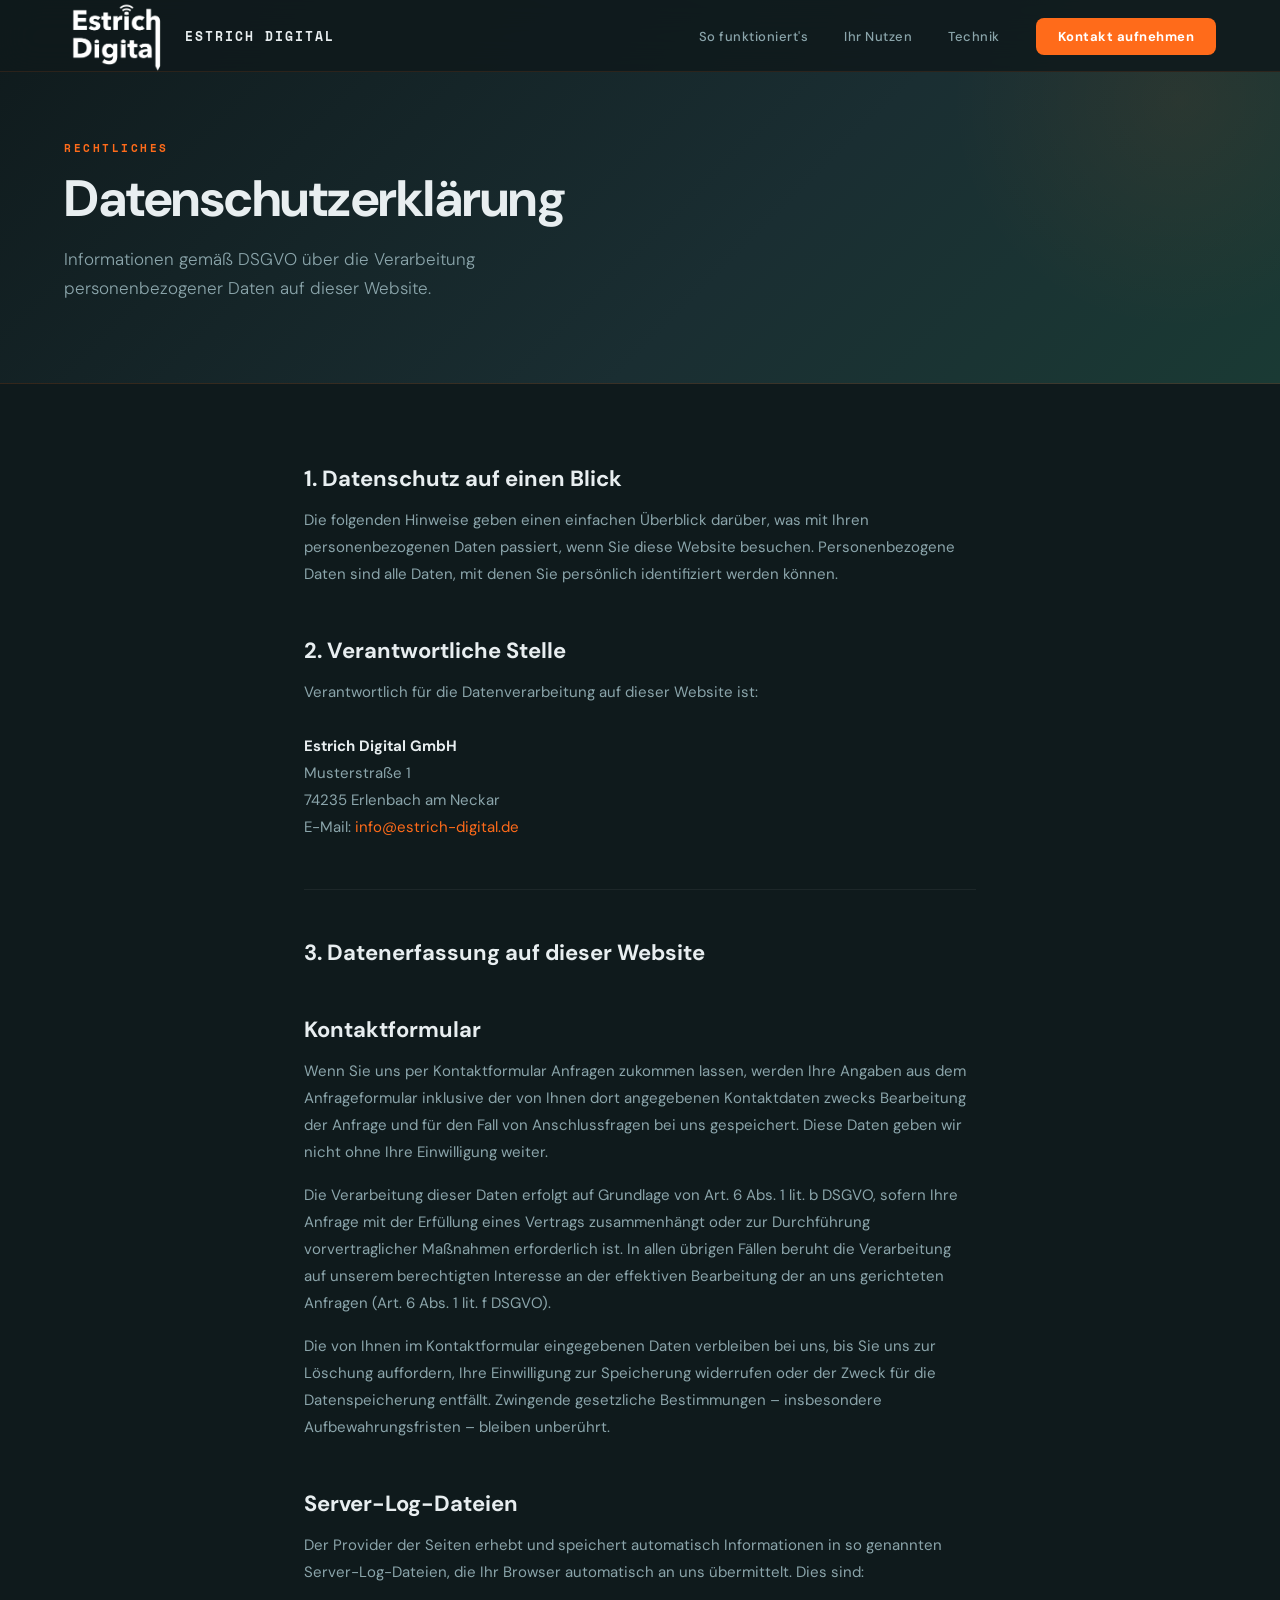
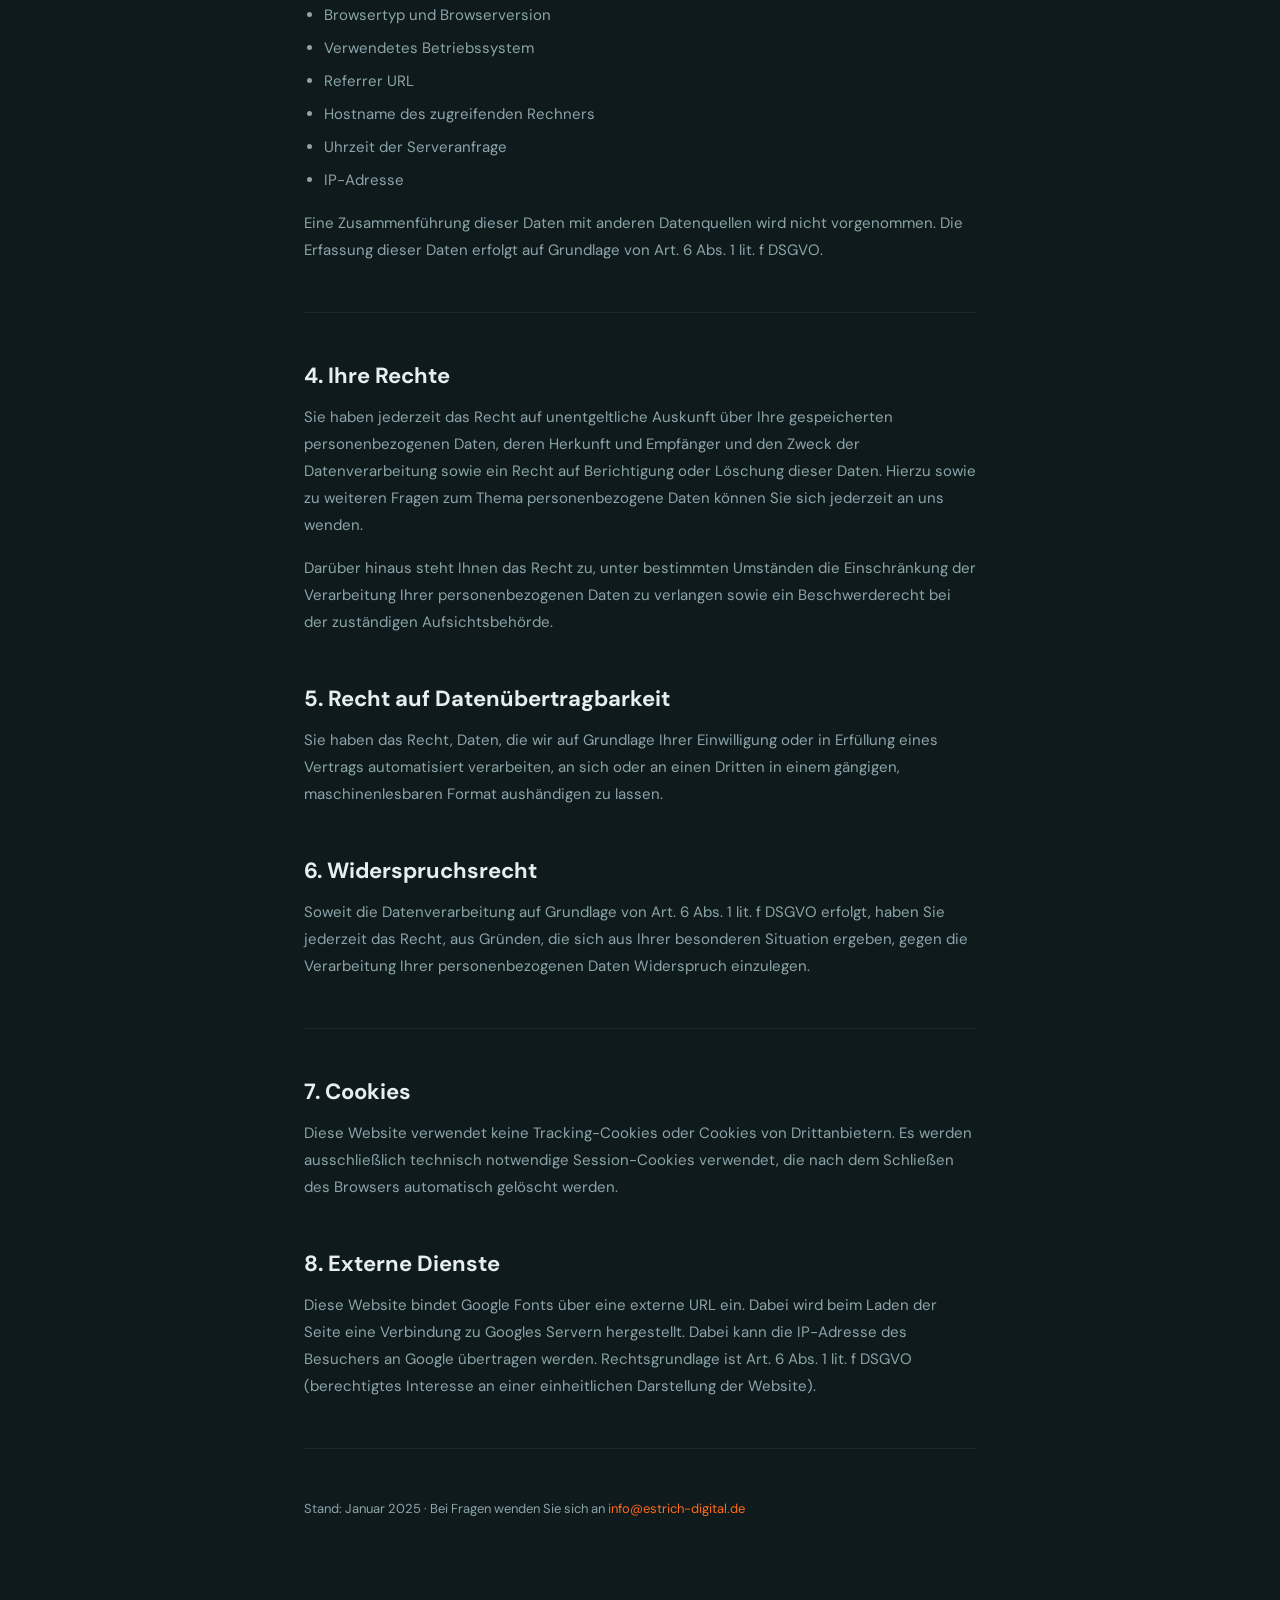
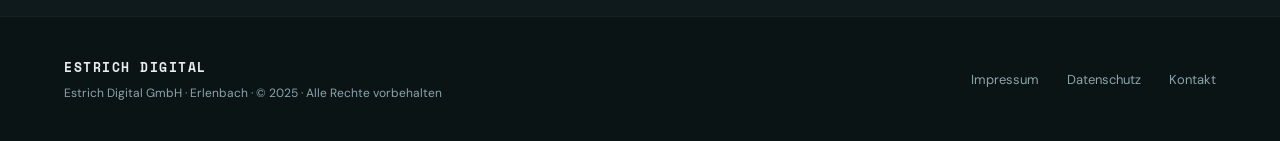
==== pages/datenschutz.html @ 05a3e7b3 "Webseite: Ausgangszustand" ====
<!DOCTYPE html>
<html lang="de">
<head>
<meta charset="UTF-8">
<meta name="viewport" content="width=device-width, initial-scale=1.0">
<title>Datenschutz – Estrich Digital</title>
<link rel="stylesheet" href="../assets/css/main.css">
</head>
<body>

<nav>
  <a href="../index.html" class="nav-logo">
    <img src="../assets/images/logo.png" alt="Estrich Digital Logo"/>
    <span class="nav-wordmark">ESTRICH DIGITAL</span>
  </a>
  <ul class="nav-links">
    <li><a href="../index.html#how">So funktioniert's</a></li>
    <li><a href="../index.html#value">Ihr Nutzen</a></li>
    <li><a href="../index.html#technik">Technik</a></li>
    <li><a href="kontakt.html" class="nav-cta">Kontakt aufnehmen</a></li>
  </ul>
</nav>

<div class="page-hero">
  <div class="page-hero-content">
    <div class="section-eyebrow">Rechtliches</div>
    <h1 class="section-title" style="font-size:clamp(32px,4vw,52px);">Datenschutzerklärung</h1>
    <p class="section-sub">Informationen gemäß DSGVO über die Verarbeitung personenbezogener Daten auf dieser Website.</p>
  </div>
</div>

<div class="page-content">

  <h2>1. Datenschutz auf einen Blick</h2>
  <p>Die folgenden Hinweise geben einen einfachen Überblick darüber, was mit Ihren personenbezogenen Daten passiert, wenn Sie diese Website besuchen. Personenbezogene Daten sind alle Daten, mit denen Sie persönlich identifiziert werden können.</p>

  <h2>2. Verantwortliche Stelle</h2>
  <p>
    Verantwortlich für die Datenverarbeitung auf dieser Website ist:<br><br>
    <strong style="color:var(--light)">Estrich Digital GmbH</strong><br>
    Musterstraße 1<br>
    74235 Erlenbach am Neckar<br>
    E-Mail: <a href="mailto:info@estrich-digital.de">info@estrich-digital.de</a>
  </p>

  <div class="divider"></div>

  <h2>3. Datenerfassung auf dieser Website</h2>

  <h2>Kontaktformular</h2>
  <p>Wenn Sie uns per Kontaktformular Anfragen zukommen lassen, werden Ihre Angaben aus dem Anfrageformular inklusive der von Ihnen dort angegebenen Kontaktdaten zwecks Bearbeitung der Anfrage und für den Fall von Anschlussfragen bei uns gespeichert. Diese Daten geben wir nicht ohne Ihre Einwilligung weiter.</p>
  <p>Die Verarbeitung dieser Daten erfolgt auf Grundlage von Art. 6 Abs. 1 lit. b DSGVO, sofern Ihre Anfrage mit der Erfüllung eines Vertrags zusammenhängt oder zur Durchführung vorvertraglicher Maßnahmen erforderlich ist. In allen übrigen Fällen beruht die Verarbeitung auf unserem berechtigten Interesse an der effektiven Bearbeitung der an uns gerichteten Anfragen (Art. 6 Abs. 1 lit. f DSGVO).</p>
  <p>Die von Ihnen im Kontaktformular eingegebenen Daten verbleiben bei uns, bis Sie uns zur Löschung auffordern, Ihre Einwilligung zur Speicherung widerrufen oder der Zweck für die Datenspeicherung entfällt. Zwingende gesetzliche Bestimmungen – insbesondere Aufbewahrungsfristen – bleiben unberührt.</p>

  <h2>Server-Log-Dateien</h2>
  <p>Der Provider der Seiten erhebt und speichert automatisch Informationen in so genannten Server-Log-Dateien, die Ihr Browser automatisch an uns übermittelt. Dies sind:</p>
  <ul>
    <li>Browsertyp und Browserversion</li>
    <li>Verwendetes Betriebssystem</li>
    <li>Referrer URL</li>
    <li>Hostname des zugreifenden Rechners</li>
    <li>Uhrzeit der Serveranfrage</li>
    <li>IP-Adresse</li>
  </ul>
  <p>Eine Zusammenführung dieser Daten mit anderen Datenquellen wird nicht vorgenommen. Die Erfassung dieser Daten erfolgt auf Grundlage von Art. 6 Abs. 1 lit. f DSGVO.</p>

  <div class="divider"></div>

  <h2>4. Ihre Rechte</h2>
  <p>Sie haben jederzeit das Recht auf unentgeltliche Auskunft über Ihre gespeicherten personenbezogenen Daten, deren Herkunft und Empfänger und den Zweck der Datenverarbeitung sowie ein Recht auf Berichtigung oder Löschung dieser Daten. Hierzu sowie zu weiteren Fragen zum Thema personenbezogene Daten können Sie sich jederzeit an uns wenden.</p>
  <p>Darüber hinaus steht Ihnen das Recht zu, unter bestimmten Umständen die Einschränkung der Verarbeitung Ihrer personenbezogenen Daten zu verlangen sowie ein Beschwerderecht bei der zuständigen Aufsichtsbehörde.</p>

  <h2>5. Recht auf Datenübertragbarkeit</h2>
  <p>Sie haben das Recht, Daten, die wir auf Grundlage Ihrer Einwilligung oder in Erfüllung eines Vertrags automatisiert verarbeiten, an sich oder an einen Dritten in einem gängigen, maschinenlesbaren Format aushändigen zu lassen.</p>

  <h2>6. Widerspruchsrecht</h2>
  <p>Soweit die Datenverarbeitung auf Grundlage von Art. 6 Abs. 1 lit. f DSGVO erfolgt, haben Sie jederzeit das Recht, aus Gründen, die sich aus Ihrer besonderen Situation ergeben, gegen die Verarbeitung Ihrer personenbezogenen Daten Widerspruch einzulegen.</p>

  <div class="divider"></div>

  <h2>7. Cookies</h2>
  <p>Diese Website verwendet keine Tracking-Cookies oder Cookies von Drittanbietern. Es werden ausschließlich technisch notwendige Session-Cookies verwendet, die nach dem Schließen des Browsers automatisch gelöscht werden.</p>

  <h2>8. Externe Dienste</h2>
  <p>Diese Website bindet Google Fonts über eine externe URL ein. Dabei wird beim Laden der Seite eine Verbindung zu Googles Servern hergestellt. Dabei kann die IP-Adresse des Besuchers an Google übertragen werden. Rechtsgrundlage ist Art. 6 Abs. 1 lit. f DSGVO (berechtigtes Interesse an einer einheitlichen Darstellung der Website).</p>

  <div class="divider"></div>

  <p style="font-size:13px; color:var(--grey);">Stand: Januar 2025 · Bei Fragen wenden Sie sich an <a href="mailto:info@estrich-digital.de">info@estrich-digital.de</a></p>

</div>

<footer>
  <div class="footer-left">
    <div class="footer-wordmark">ESTRICH DIGITAL</div>
    <div class="footer-meta">Estrich Digital GmbH · Erlenbach · © 2025 · Alle Rechte vorbehalten</div>
  </div>
  <div class="footer-right">
    <a href="impressum.html">Impressum</a>
    <a href="datenschutz.html">Datenschutz</a>
    <a href="kontakt.html">Kontakt</a>
  </div>
</footer>

<script src="../assets/js/main.js"></script>
</body>
</html>
---- assets/css/main.css ----
@import url('https://fonts.googleapis.com/css2?family=DM+Sans:ital,wght@0,300;0,400;0,500;0,700;1,300&family=Space+Mono:wght@400;700&display=swap');

:root {
  --orange: #FF6B1A;
  --orange-dim: rgba(255,107,26,0.15);
  --teal: #1A7A6E;
  --teal-dim: rgba(26,122,110,0.15);
  --dark: #0F1A1C;
  --mid: #1C2E32;
  --mid2: #243438;
  --light: #E8EEF0;
  --accent: #FFD166;
  --grey: #8BA5AB;
  --screed: #4A4540;
}

* { margin: 0; padding: 0; box-sizing: border-box; }
html { scroll-behavior: smooth; }

body {
  background: var(--dark);
  font-family: 'DM Sans', sans-serif;
  color: var(--light);
  overflow-x: hidden;
}

/* ===== NAV ===== */
nav {
  position: fixed;
  top: 0; left: 0; right: 0;
  z-index: 100;
  padding: 0 64px;
  height: 72px;
  display: flex;
  align-items: center;
  justify-content: space-between;
  background: rgba(15,26,28,0.88);
  backdrop-filter: blur(16px);
  border-bottom: 1px solid rgba(255,107,26,0.12);
  transition: background 0.3s;
}

.nav-logo {
  display: flex;
  align-items: center;
  gap: 14px;
  text-decoration: none;
}

.nav-logo img {
  height: 70px;
  width: auto;
}

.nav-wordmark {
  font-family: 'Space Mono', monospace;
  font-size: 13px;
  font-weight: 700;
  letter-spacing: 2px;
  color: var(--light);
}

.nav-links {
  display: flex;
  align-items: center;
  gap: 36px;
  list-style: none;
}

.nav-links a {
  font-size: 13px;
  font-weight: 500;
  color: var(--grey);
  text-decoration: none;
  letter-spacing: 0.5px;
  transition: color 0.2s;
}

.nav-links a:hover,
.nav-links a.active { color: var(--light); }

.nav-cta {
  background: var(--orange) !important;
  color: #fff !important;
  padding: 10px 22px;
  border-radius: 8px;
  font-weight: 700 !important;
  transition: background 0.2s, transform 0.15s !important;
}

.nav-cta:hover {
  background: #e55a0f !important;
  transform: translateY(-1px);
}

/* ===== BUTTONS ===== */
.btn-primary {
  display: inline-block;
  background: var(--orange);
  color: #fff;
  padding: 14px 30px;
  border-radius: 10px;
  font-weight: 700;
  font-size: 15px;
  text-decoration: none;
  border: none;
  cursor: pointer;
  transition: background 0.2s, transform 0.15s, box-shadow 0.2s;
  box-shadow: 0 4px 24px rgba(255,107,26,0.28);
}

.btn-primary:hover {
  background: #e55a0f;
  transform: translateY(-2px);
  box-shadow: 0 8px 32px rgba(255,107,26,0.4);
}

.btn-secondary {
  display: inline-block;
  color: var(--light);
  padding: 14px 28px;
  border-radius: 10px;
  font-weight: 500;
  font-size: 15px;
  text-decoration: none;
  border: 1px solid rgba(255,255,255,0.12);
  transition: border-color 0.2s, background 0.2s;
}

.btn-secondary:hover {
  border-color: rgba(255,255,255,0.3);
  background: rgba(255,255,255,0.05);
}

/* ===== SECTION SHARED ===== */
.section-eyebrow {
  font-family: 'Space Mono', monospace;
  font-size: 11px;
  font-weight: 700;
  letter-spacing: 2.5px;
  color: var(--orange);
  text-transform: uppercase;
  margin-bottom: 14px;
}

.section-title {
  font-size: clamp(26px, 3vw, 44px);
  font-weight: 700;
  line-height: 1.15;
  letter-spacing: -0.5px;
  margin-bottom: 16px;
}

.section-sub {
  font-size: 17px;
  color: var(--grey);
  line-height: 1.7;
  font-weight: 300;
  max-width: 560px;
}

/* ===== FOOTER ===== */
footer {
  padding: 40px 64px;
  border-top: 1px solid rgba(255,255,255,0.06);
  display: flex;
  justify-content: space-between;
  align-items: center;
  flex-wrap: wrap;
  gap: 20px;
  background: rgba(0,0,0,0.25);
}

.footer-left {
  display: flex;
  flex-direction: column;
  gap: 8px;
}

.footer-wordmark {
  font-family: 'Space Mono', monospace;
  font-size: 13px;
  font-weight: 700;
  color: var(--light);
  letter-spacing: 1.5px;
}

.footer-meta {
  font-size: 12px;
  color: var(--grey);
}

.footer-right {
  display: flex;
  gap: 28px;
  flex-wrap: wrap;
}

.footer-right a {
  font-size: 13px;
  color: var(--grey);
  text-decoration: none;
  transition: color 0.2s;
}

.footer-right a:hover { color: var(--light); }

/* ===== SCROLL REVEAL ===== */
.reveal {
  opacity: 0;
  transform: translateY(28px);
  transition: opacity 0.7s ease, transform 0.7s ease;
}

.reveal.visible {
  opacity: 1;
  transform: translateY(0);
}

/* ===== ANIMATIONS ===== */
@keyframes fadeUp {
  from { opacity: 0; transform: translateY(20px); }
  to   { opacity: 1; transform: translateY(0); }
}

@keyframes fadeIn {
  from { opacity: 0; }
  to   { opacity: 1; }
}

@keyframes pulse {
  0%, 100% { opacity: 1; transform: scale(1); }
  50%       { opacity: 0.4; transform: scale(0.75); }
}

@keyframes float {
  0%, 100% { transform: translateY(0); }
  50%       { transform: translateY(-12px); }
}

.float { animation: float 4s ease-in-out infinite; }

/* ===== TRUST BAR ===== */
.trust-bar {
  padding: 26px 64px;
  border-top: 1px solid rgba(255,255,255,0.05);
  border-bottom: 1px solid rgba(255,255,255,0.05);
  background: rgba(0,0,0,0.2);
  display: flex;
  align-items: center;
  gap: 48px;
  flex-wrap: wrap;
}

.trust-label {
  font-family: 'Space Mono', monospace;
  font-size: 10px;
  letter-spacing: 2px;
  color: var(--grey);
  text-transform: uppercase;
  white-space: nowrap;
}

.trust-items {
  display: flex;
  gap: 36px;
  flex-wrap: wrap;
  align-items: center;
}

.trust-item {
  display: flex;
  align-items: center;
  gap: 8px;
  font-size: 12px;
  color: rgba(255,255,255,0.45);
  font-family: 'Space Mono', monospace;
}

/* ===== PAGE HEADER (inner pages) ===== */
.page-hero {
  padding: 140px 64px 80px;
  background: linear-gradient(135deg, #0F1A1C 0%, #1A2E32 60%, #1A3A34 100%);
  border-bottom: 1px solid rgba(255,107,26,0.15);
  position: relative;
  overflow: hidden;
}

.page-hero::before {
  content: '';
  position: absolute;
  top: -150px; right: -150px;
  width: 500px; height: 500px;
  background: radial-gradient(circle, rgba(255,107,26,0.07) 0%, transparent 65%);
  pointer-events: none;
}

.page-hero-content { max-width: 680px; }

/* ===== INNER PAGE CONTENT ===== */
.page-content {
  max-width: 800px;
  margin: 0 auto;
  padding: 80px 64px;
}

.page-content h2 {
  font-size: 22px;
  font-weight: 700;
  margin-top: 48px;
  margin-bottom: 14px;
  color: var(--light);
}

.page-content h2:first-child { margin-top: 0; }

.page-content p {
  font-size: 15px;
  color: var(--grey);
  line-height: 1.8;
  margin-bottom: 16px;
}

.page-content a {
  color: var(--orange);
  text-decoration: none;
}

.page-content a:hover { text-decoration: underline; }

.page-content ul, .page-content ol {
  padding-left: 20px;
  margin-bottom: 16px;
}

.page-content li {
  font-size: 15px;
  color: var(--grey);
  line-height: 1.8;
  margin-bottom: 6px;
}

.divider {
  height: 1px;
  background: rgba(255,255,255,0.06);
  margin: 48px 0;
}

/* ===== CONTACT FORM ===== */
.contact-grid {
  display: grid;
  grid-template-columns: 1fr 1fr;
  gap: 48px;
  max-width: 1100px;
  margin: 0 auto;
  padding: 80px 64px;
}

.contact-info h3 {
  font-size: 20px;
  font-weight: 700;
  margin-bottom: 12px;
  color: var(--light);
}

.contact-info p {
  font-size: 14px;
  color: var(--grey);
  line-height: 1.7;
  margin-bottom: 24px;
}

.contact-detail {
  display: flex;
  align-items: flex-start;
  gap: 14px;
  margin-bottom: 20px;
}

.contact-detail-icon {
  width: 38px; height: 38px;
  background: var(--orange-dim);
  border: 1px solid rgba(255,107,26,0.25);
  border-radius: 10px;
  display: flex;
  align-items: center;
  justify-content: center;
  flex-shrink: 0;
}

.contact-detail-text strong {
  display: block;
  font-size: 12px;
  font-family: 'Space Mono', monospace;
  letter-spacing: 1px;
  color: var(--grey);
  margin-bottom: 2px;
  text-transform: uppercase;
}

.contact-detail-text span {
  font-size: 15px;
  color: var(--light);
}

.form-card {
  background: var(--mid);
  border-radius: 20px;
  padding: 44px;
  border: 1px solid rgba(255,255,255,0.05);
}

.form-group {
  margin-bottom: 20px;
}

.form-group label {
  display: block;
  font-size: 12px;
  font-family: 'Space Mono', monospace;
  letter-spacing: 1px;
  color: var(--grey);
  text-transform: uppercase;
  margin-bottom: 8px;
}

.form-group input,
.form-group select,
.form-group textarea {
  width: 100%;
  background: rgba(255,255,255,0.04);
  border: 1px solid rgba(255,255,255,0.1);
  border-radius: 8px;
  padding: 12px 16px;
  font-size: 15px;
  font-family: 'DM Sans', sans-serif;
  color: var(--light);
  outline: none;
  transition: border-color 0.2s, background 0.2s;
}

.form-group input:focus,
.form-group select,
.form-group textarea:focus {
  border-color: rgba(255,107,26,0.5);
  background: rgba(255,107,26,0.04);
}

.form-group select option { background: var(--mid); }

.form-group textarea { resize: vertical; min-height: 130px; }

.form-row {
  display: grid;
  grid-template-columns: 1fr 1fr;
  gap: 16px;
}

.form-submit {
  width: 100%;
  margin-top: 8px;
}

.form-note {
  font-size: 12px;
  color: var(--grey);
  margin-top: 12px;
  line-height: 1.6;
}

.success-msg {
  display: none;
  padding: 16px;
  background: var(--teal-dim);
  border: 1px solid rgba(26,122,110,0.4);
  border-radius: 8px;
  color: var(--teal);
  font-size: 14px;
  margin-top: 16px;
  text-align: center;
}
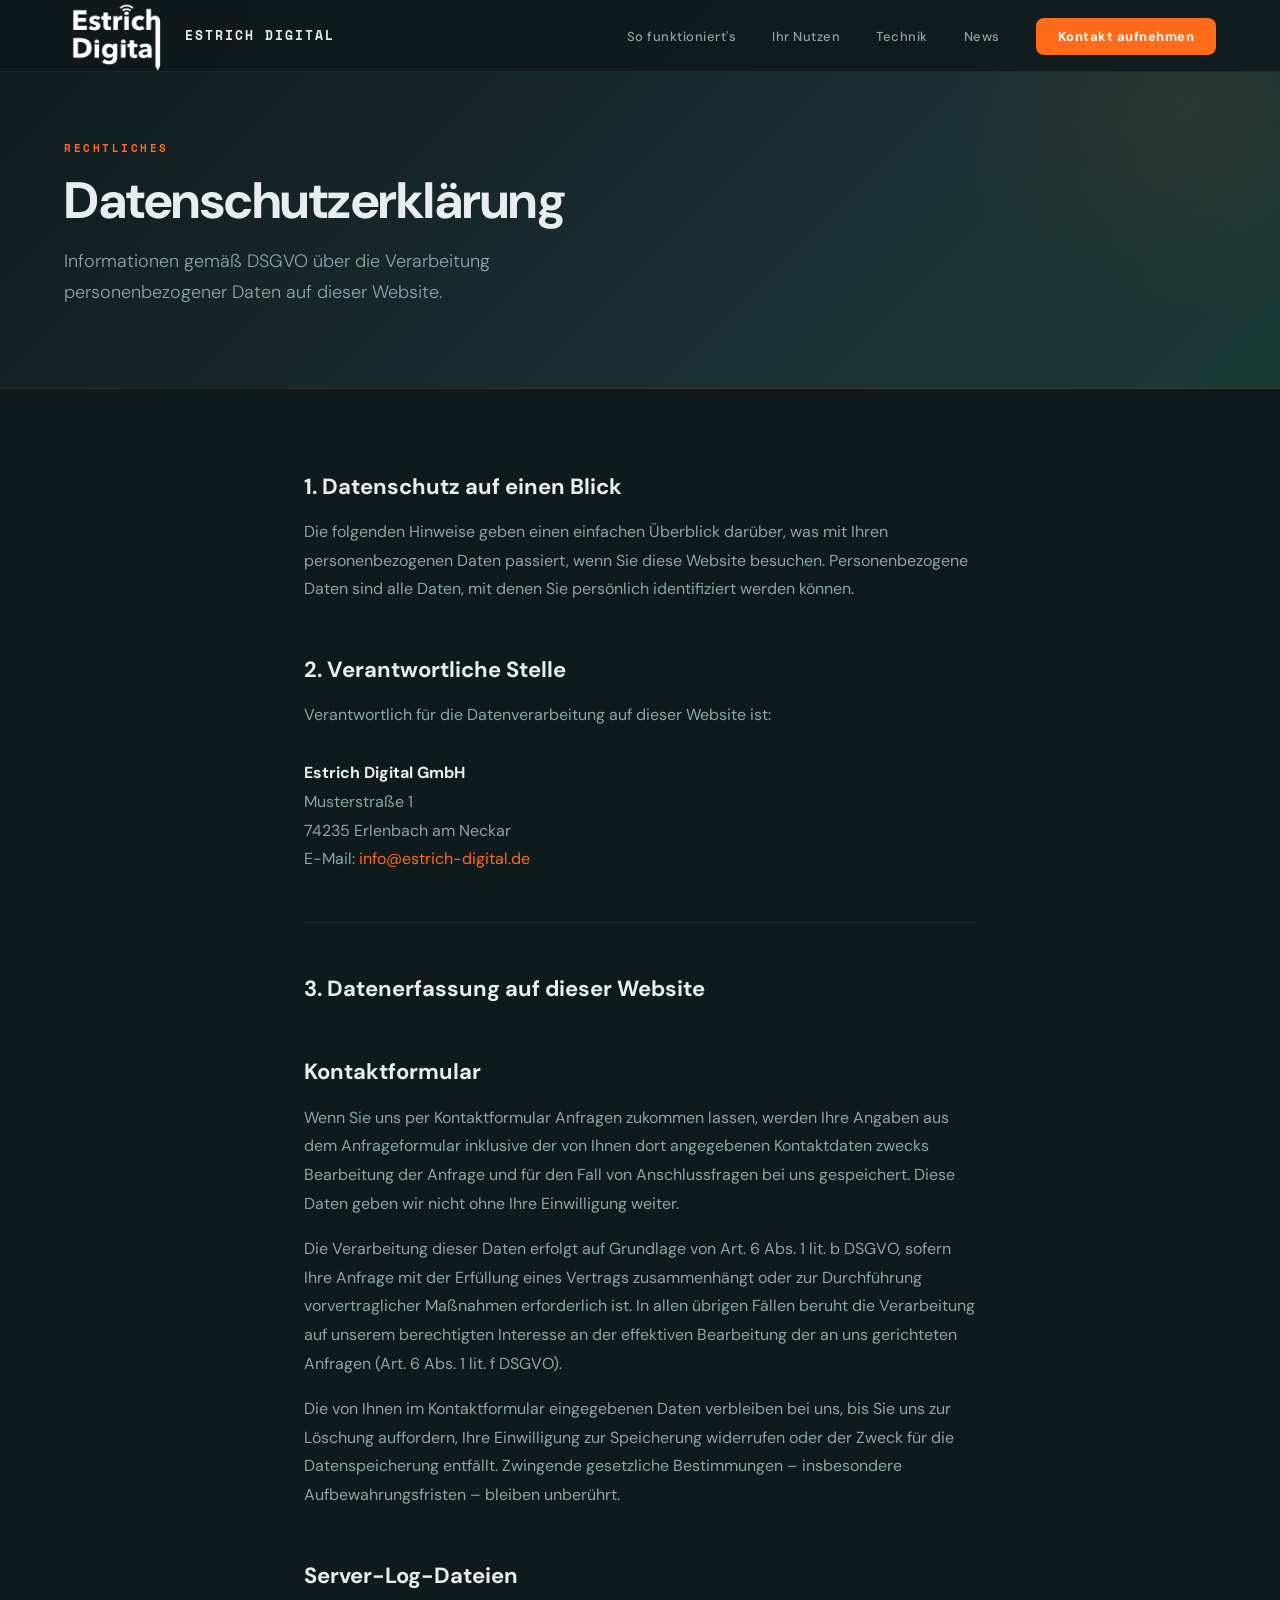
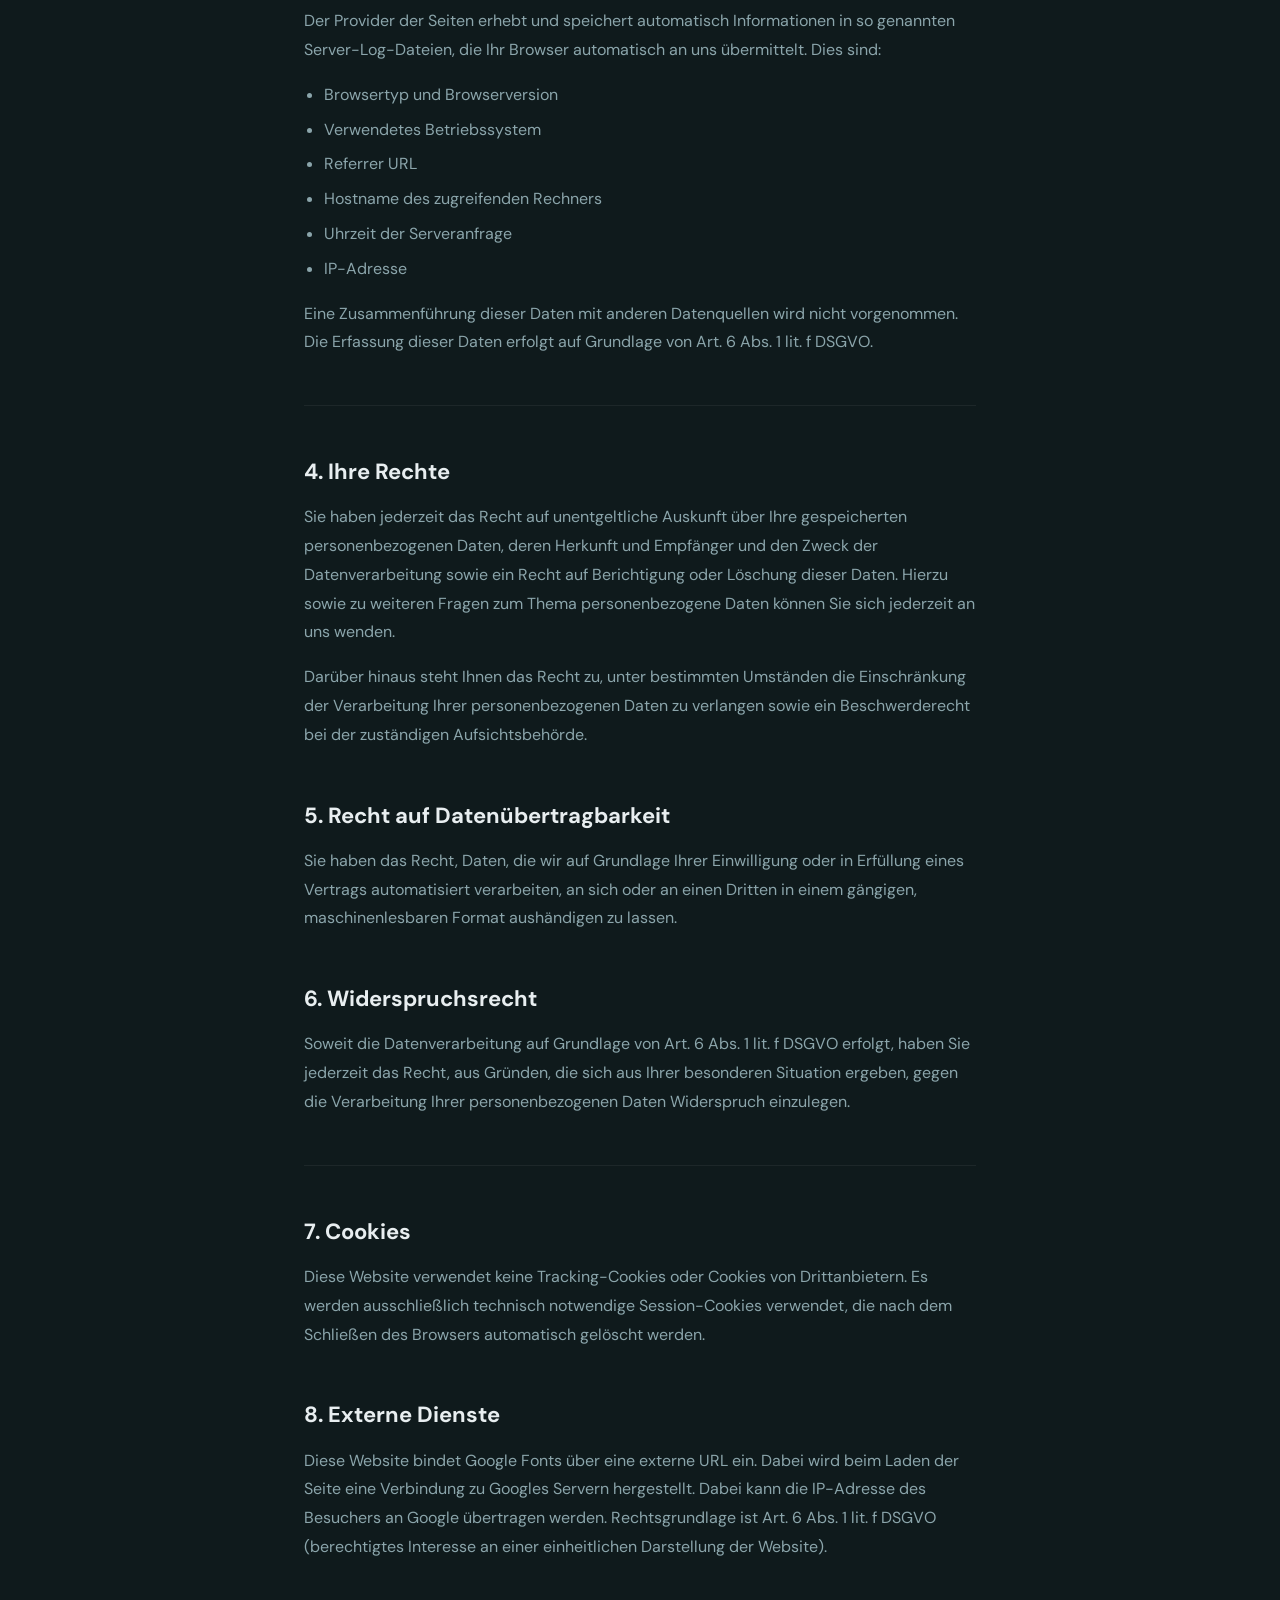
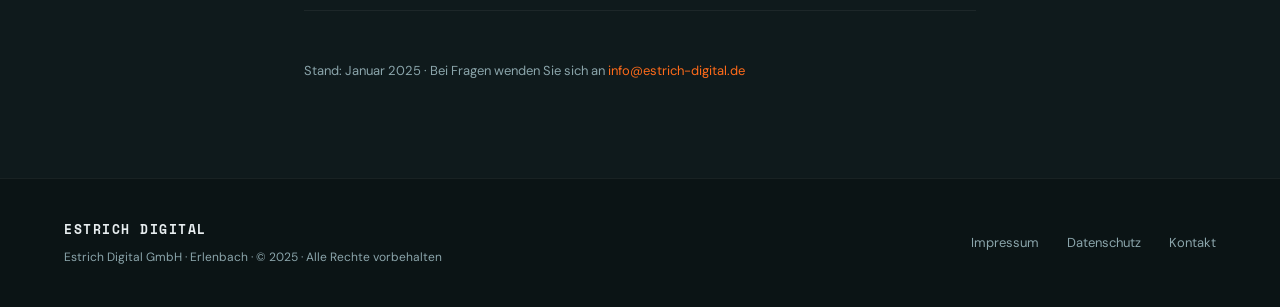
==== commit 2a60a7cc: "Homepage: PHP-Umbau, Admin-Panel und UI-Verbesserungen - Statische HTML-Seite zu dynamischem PHP/JSO" ====
--- a/pages/datenschutz.html
+++ b/pages/datenschutz.html
@@ -3,6 +3,7 @@
 <head>
 <meta charset="UTF-8">
 <meta name="viewport" content="width=device-width, initial-scale=1.0">
+<link rel="icon" type="image/svg+xml" href="../favicon.svg">
 <title>Datenschutz – Estrich Digital</title>
 <link rel="stylesheet" href="../assets/css/main.css">
 </head>
@@ -13,10 +14,14 @@
     <img src="../assets/images/logo.png" alt="Estrich Digital Logo"/>
     <span class="nav-wordmark">ESTRICH DIGITAL</span>
   </a>
+  <button class="nav-hamburger" onclick="toggleNav(this)" aria-label="Menü">
+    <span></span><span></span><span></span>
+  </button>
   <ul class="nav-links">
-    <li><a href="../index.html#how">So funktioniert's</a></li>
-    <li><a href="../index.html#value">Ihr Nutzen</a></li>
-    <li><a href="../index.html#technik">Technik</a></li>
+    <li><a href="../index.html#how" onclick="closeNav()">So funktioniert's</a></li>
+    <li><a href="../index.html#value" onclick="closeNav()">Ihr Nutzen</a></li>
+    <li><a href="../index.html#technik" onclick="closeNav()">Technik</a></li>
+    <li><a href="news.php">News</a></li>
     <li><a href="kontakt.html" class="nav-cta">Kontakt aufnehmen</a></li>
   </ul>
 </nav>
--- a/assets/css/main.css
+++ b/assets/css/main.css
@@ -15,19 +15,33 @@
 }
 
 * { margin: 0; padding: 0; box-sizing: border-box; }
-html { scroll-behavior: smooth; }
+
+html {
+  scroll-behavior: smooth;
+  background: #060C0E; /* dark sides shown on ultra-wide monitors */
+}
 
 body {
   background: var(--dark);
   font-family: 'DM Sans', sans-serif;
+  font-size: 16px;
+  line-height: 1.6;
   color: var(--light);
   overflow-x: hidden;
+  max-width: 1480px;
+  margin: 0 auto;
+  display: flex;
+  flex-direction: column;
+  min-height: 100vh;
 }
 
 /* ===== NAV ===== */
 nav {
   position: fixed;
-  top: 0; left: 0; right: 0;
+  top: 0;
+  left: 50%;
+  transform: translateX(-50%);
+  width: min(100%, 1480px);
   z-index: 100;
   padding: 0 64px;
   height: 72px;
@@ -76,8 +90,8 @@
   transition: color 0.2s;
 }
 
-.nav-links a:hover,
-.nav-links a.active { color: var(--light); }
+.nav-links a:hover { color: var(--light); }
+.nav-links a.active { color: var(--light); font-weight: 700; }
 
 .nav-cta {
   background: var(--orange) !important;
@@ -93,6 +107,33 @@
   transform: translateY(-1px);
 }
 
+/* ===== LANGUAGE SWITCHER ===== */
+.lang-switcher {
+  display: flex;
+  gap: 6px;
+  align-items: center;
+}
+.lang-switcher a {
+  font-size: 13px;
+  color: var(--grey);
+  text-decoration: none;
+  padding: 4px 8px;
+  border-radius: 4px;
+  transition: background 0.2s;
+}
+.lang-switcher a:hover { background: rgba(255,255,255,0.08); }
+.lang-switcher a.lang-active {
+  color: var(--orange);
+  font-weight: 700;
+}
+
+/* ===== STATIC MODE (So funktioniert's) ===== */
+.how-steps--static .how-step-detail {
+  max-height: 2000px !important;
+  opacity: 1 !important;
+}
+.how-steps--static .how-step-toggle { display: none; }
+
 /* ===== BUTTONS ===== */
 .btn-primary {
   display: inline-block;
@@ -152,7 +193,7 @@
 }
 
 .section-sub {
-  font-size: 17px;
+  font-size: 18px;
   color: var(--grey);
   line-height: 1.7;
   font-weight: 300;
@@ -161,6 +202,7 @@
 
 /* ===== FOOTER ===== */
 footer {
+  margin-top: auto;
   padding: 40px 64px;
   border-top: 1px solid rgba(255,255,255,0.06);
   display: flex;
@@ -315,7 +357,7 @@
 .page-content h2:first-child { margin-top: 0; }
 
 .page-content p {
-  font-size: 15px;
+  font-size: 16px;
   color: var(--grey);
   line-height: 1.8;
   margin-bottom: 16px;
@@ -334,7 +376,7 @@
 }
 
 .page-content li {
-  font-size: 15px;
+  font-size: 16px;
   color: var(--grey);
   line-height: 1.8;
   margin-bottom: 6px;
@@ -479,3 +521,107 @@
   margin-top: 16px;
   text-align: center;
 }
+
+/* ===== HAMBURGER MENU ===== */
+.nav-hamburger {
+  display: none;
+  background: none;
+  border: none;
+  cursor: pointer;
+  padding: 8px;
+  z-index: 110;
+}
+
+.nav-hamburger span {
+  display: block;
+  width: 24px;
+  height: 2px;
+  background: var(--light);
+  margin: 5px 0;
+  transition: transform 0.3s, opacity 0.3s;
+}
+
+.nav-hamburger.active span:nth-child(1) { transform: translateY(7px) rotate(45deg); }
+.nav-hamburger.active span:nth-child(2) { opacity: 0; }
+.nav-hamburger.active span:nth-child(3) { transform: translateY(-7px) rotate(-45deg); }
+
+/* ===== MOBILE RESPONSIVE ===== */
+@media (max-width: 768px) {
+  /* Nav */
+  nav { padding: 0 20px; background: #0F1A1C !important; }
+
+  .nav-wordmark { display: none; }
+
+  .nav-logo img { height: 50px; }
+
+  .nav-hamburger { display: block; }
+
+  .nav-links {
+    display: none;
+    position: fixed;
+    top: 0;
+    left: 0;
+    right: 0;
+    bottom: 0;
+    background: #0F1A1C;
+    flex-direction: column;
+    padding: 100px 20px 40px;
+    gap: 0;
+    z-index: 99;
+  }
+
+  .nav-links.open { display: flex; }
+
+  body.nav-open > *:not(nav) { display: none; }
+
+  .nav-links li { width: 100%; }
+
+  .nav-links a {
+    display: block;
+    padding: 16px 0;
+    font-size: 18px;
+    border-bottom: 1px solid rgba(255,255,255,0.06);
+  }
+
+  .nav-cta {
+    margin-top: 16px;
+    text-align: center;
+    display: block !important;
+  }
+
+  /* Trust Bar */
+  .trust-bar {
+    padding: 20px;
+    gap: 16px;
+    flex-direction: column;
+    align-items: flex-start;
+  }
+
+  .trust-items { gap: 12px; }
+
+  /* Footer */
+  footer {
+    padding: 30px 20px;
+    flex-direction: column;
+    text-align: center;
+  }
+
+  .footer-right { justify-content: center; }
+
+  /* Page Hero (inner pages) */
+  .page-hero { padding: 100px 20px 50px; }
+
+  /* Page Content */
+  .page-content { padding: 40px 20px; }
+
+  /* Contact */
+  .contact-grid {
+    grid-template-columns: 1fr;
+    padding: 40px 20px;
+    gap: 32px;
+  }
+
+  .form-row { grid-template-columns: 1fr; }
+
+  .form-card { padding: 28px 20px; }
+}
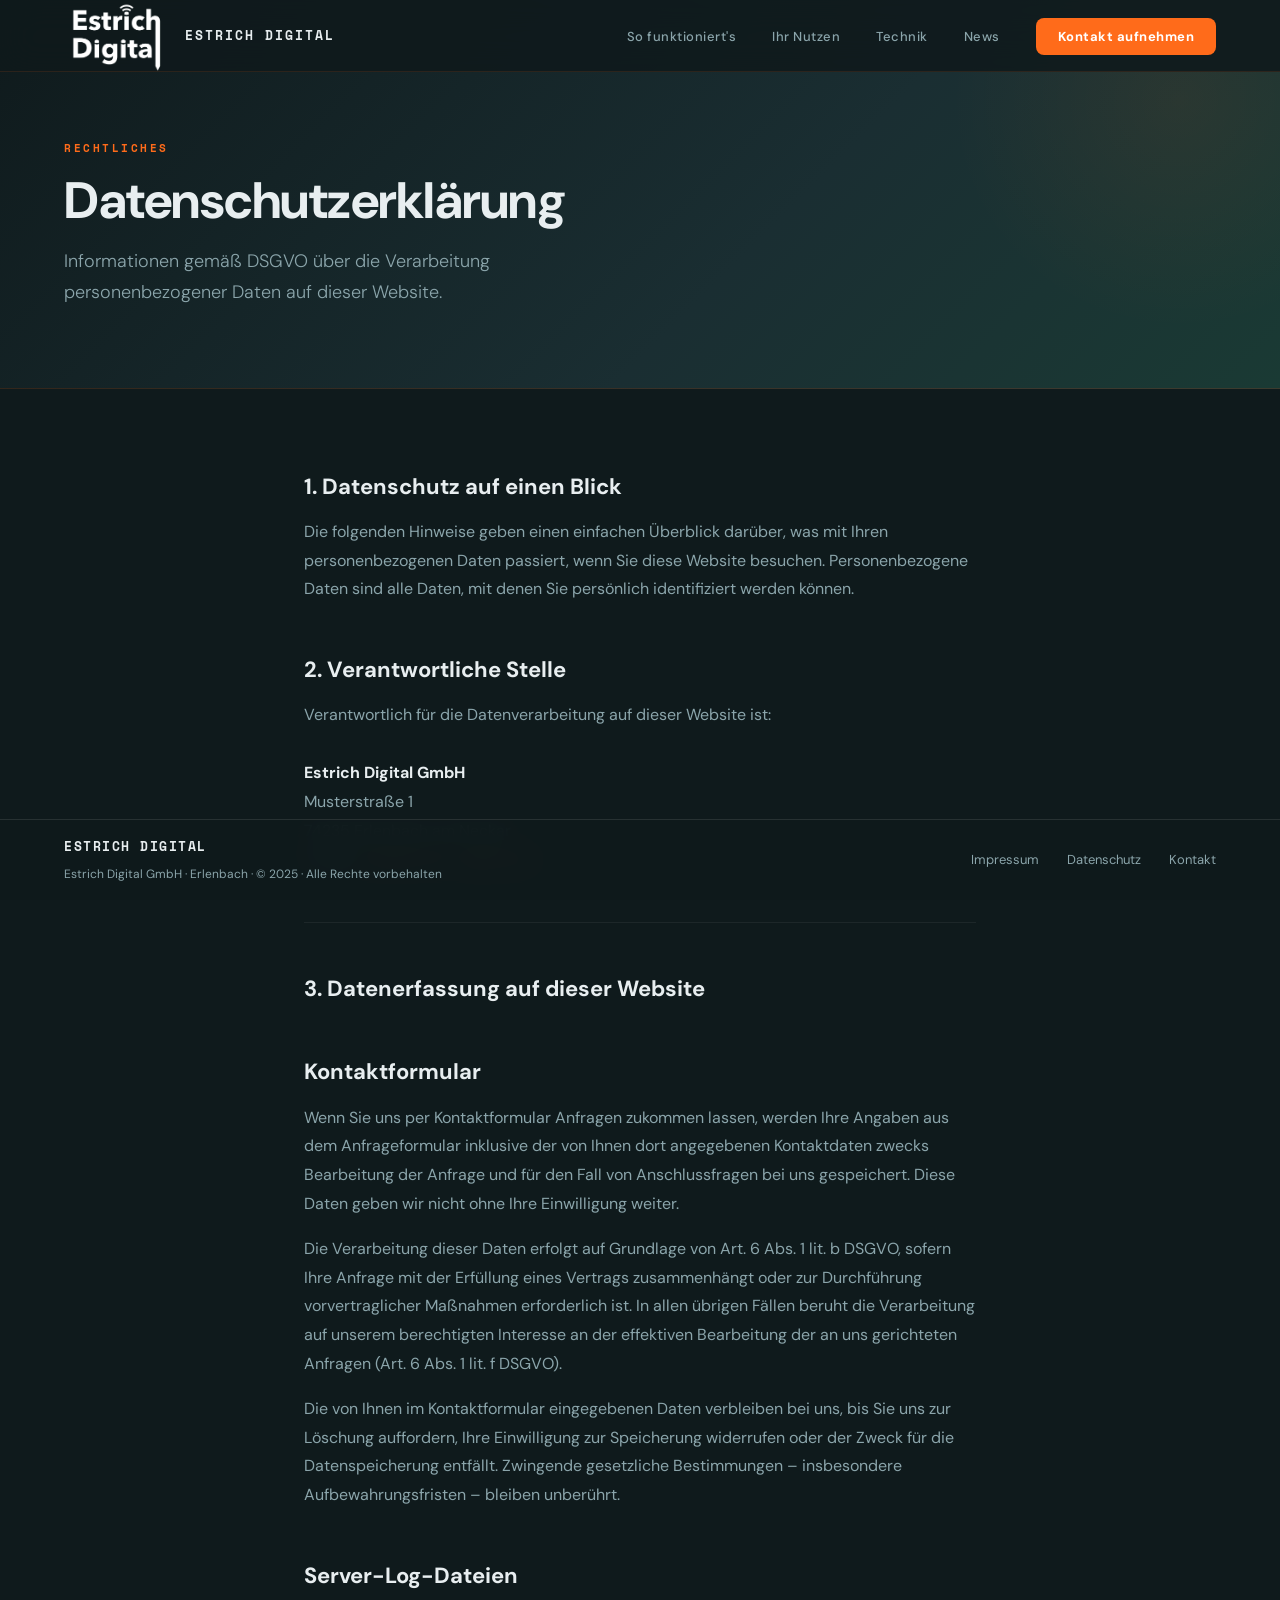
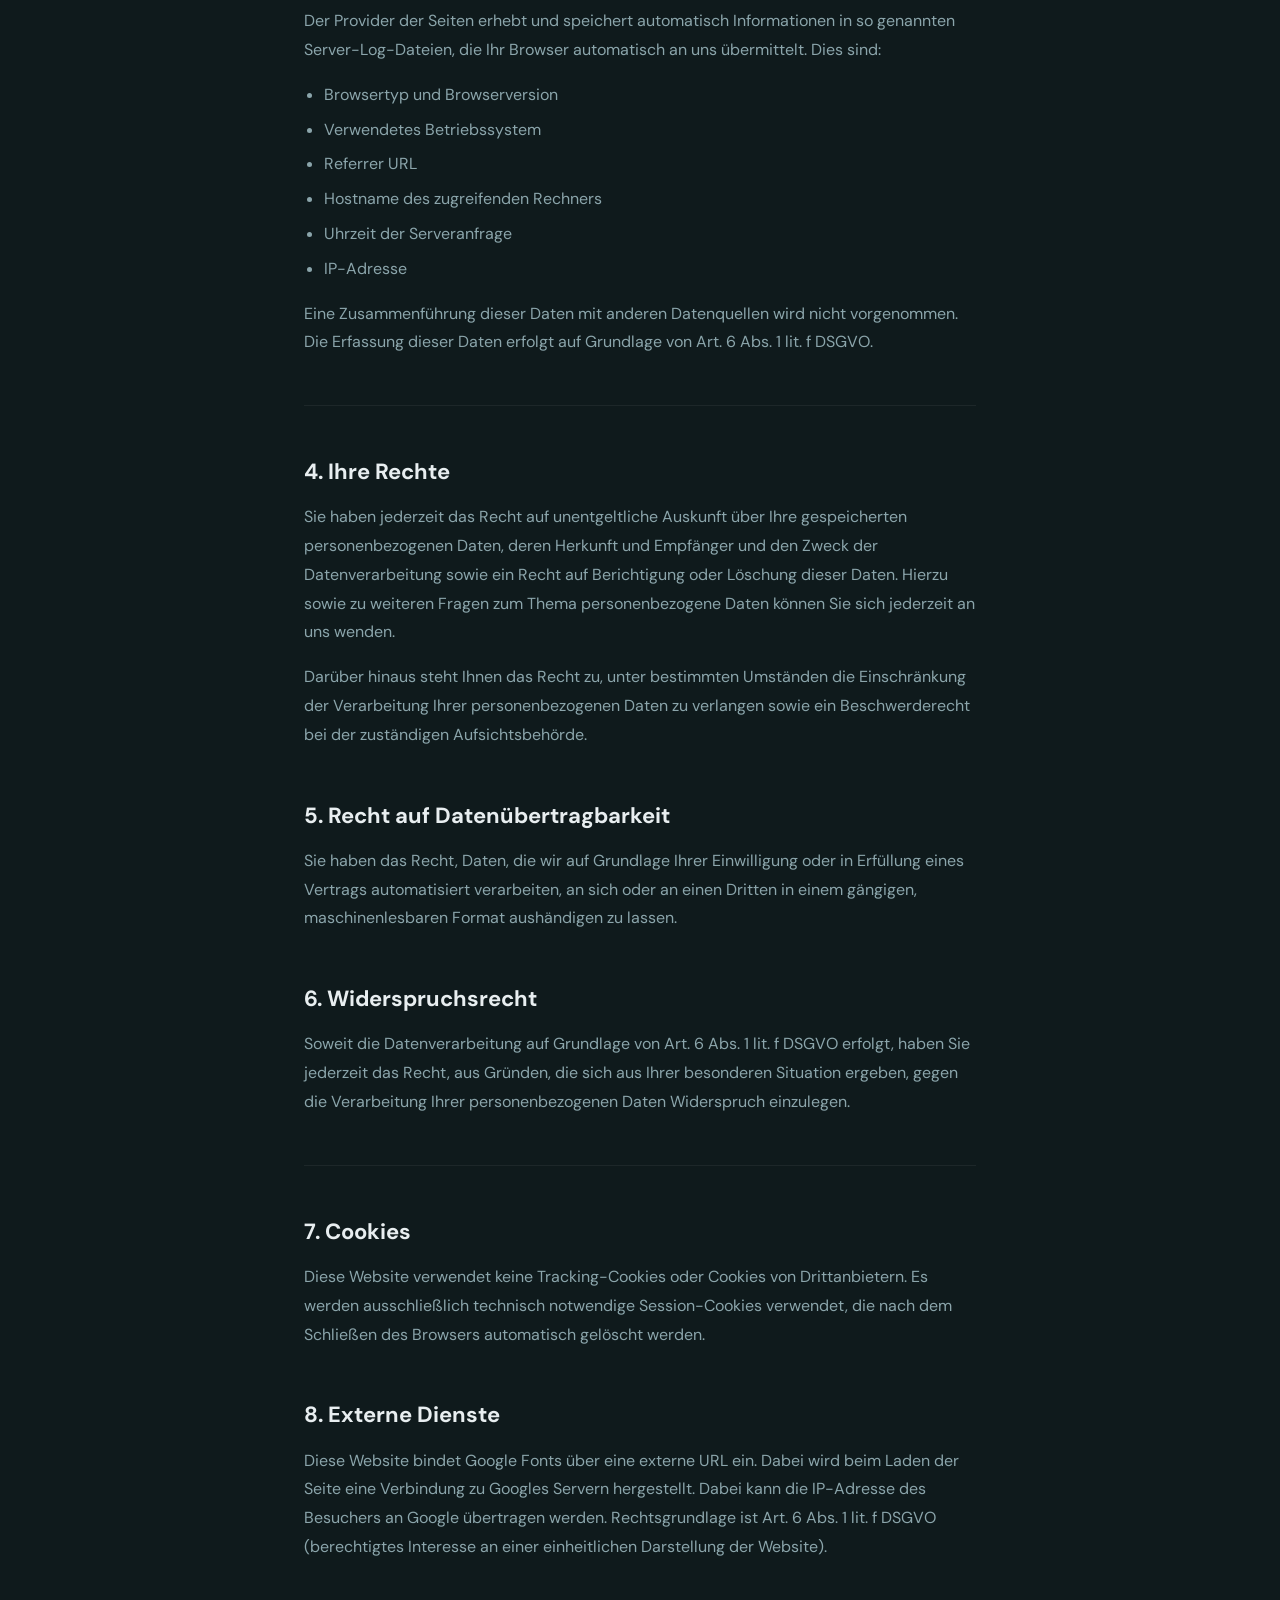
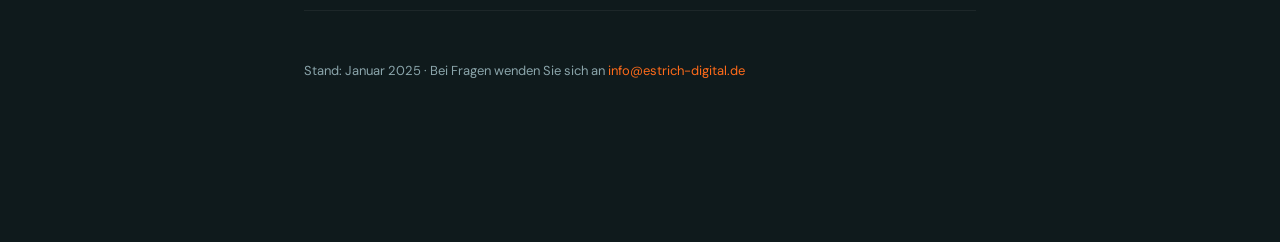
==== commit 956ab178: "Nav-Links auf index.php statt index.html geändert Alle Unterseiten (.html und .php) verlinkten noch " ====
--- a/pages/datenschutz.html
+++ b/pages/datenschutz.html
@@ -10,7 +10,7 @@
 <body>
 
 <nav>
-  <a href="../index.html" class="nav-logo">
+  <a href="../index.php" class="nav-logo">
     <img src="../assets/images/logo.png" alt="Estrich Digital Logo"/>
     <span class="nav-wordmark">ESTRICH DIGITAL</span>
   </a>
@@ -18,9 +18,9 @@
     <span></span><span></span><span></span>
   </button>
   <ul class="nav-links">
-    <li><a href="../index.html#how" onclick="closeNav()">So funktioniert's</a></li>
-    <li><a href="../index.html#value" onclick="closeNav()">Ihr Nutzen</a></li>
-    <li><a href="../index.html#technik" onclick="closeNav()">Technik</a></li>
+    <li><a href="../index.php#how" onclick="closeNav()">So funktioniert's</a></li>
+    <li><a href="../index.php#value" onclick="closeNav()">Ihr Nutzen</a></li>
+    <li><a href="../index.php#technik" onclick="closeNav()">Technik</a></li>
     <li><a href="news.php">News</a></li>
     <li><a href="kontakt.html" class="nav-cta">Kontakt aufnehmen</a></li>
   </ul>
--- a/assets/css/main.css
+++ b/assets/css/main.css
@@ -202,15 +202,28 @@
 
 /* ===== FOOTER ===== */
 footer {
-  margin-top: auto;
-  padding: 40px 64px;
-  border-top: 1px solid rgba(255,255,255,0.06);
+  position: fixed;
+  bottom: 0;
+  left: 50%;
+  transform: translateX(-50%);
+  width: min(100%, 1480px);
+  z-index: 90;
+  padding: 16px 64px;
+  border-top: 1px solid rgba(255,255,255,0.1);
   display: flex;
   justify-content: space-between;
   align-items: center;
   flex-wrap: wrap;
-  gap: 20px;
-  background: rgba(0,0,0,0.25);
+  gap: 16px;
+  background: rgba(15,26,28,0.95);
+  backdrop-filter: blur(12px);
+}
+
+/* Space for fixed footer so content isn't hidden behind it */
+body::after {
+  content: '';
+  display: block;
+  height: 64px;
 }
 
 .footer-left {
@@ -599,12 +612,17 @@
 
   .trust-items { gap: 12px; }
 
-  /* Footer */
+  /* Footer – not fixed on mobile */
   footer {
+    position: static;
+    transform: none;
+    width: 100%;
     padding: 30px 20px;
     flex-direction: column;
     text-align: center;
   }
+
+  body::after { height: 0; }
 
   .footer-right { justify-content: center; }
 
